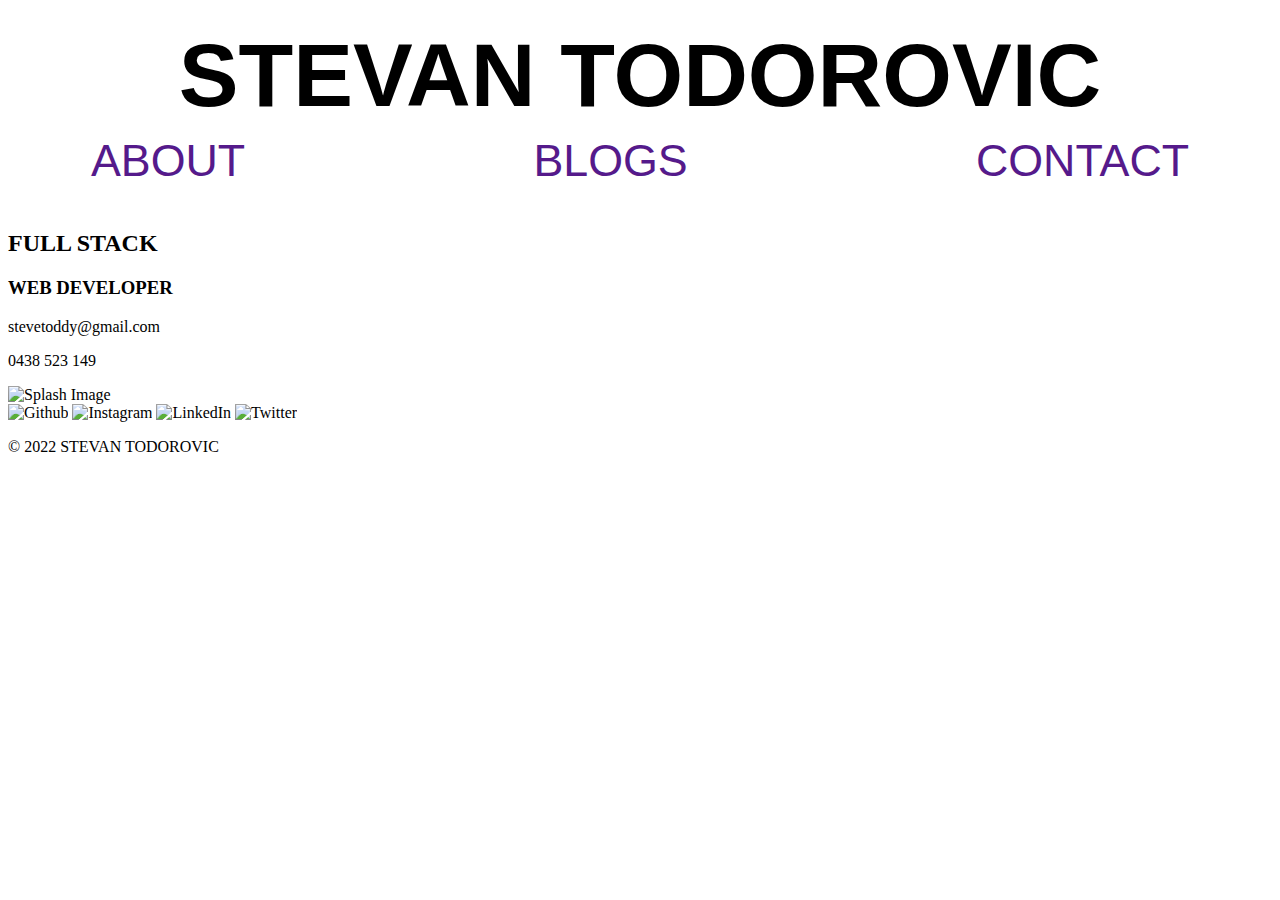
==== index.HTML @ 09e9369b "Initial commit" ====
<!DOCTYPE html>
<html lang="en">
<head>
    <meta charset="UTF-8">
    <meta http-equiv="X-UA-Compatible" content="IE=edge">
    <meta name="viewport" content="width=device-width, initial-scale=1.0">
    <title>Stevan Todorovic</title>
    <link rel="stylesheet" href="style.css">
</head>
<body>
    <!-- HEADER START -->
    <header>
        <h1>STEVAN TODOROVIC</h1>
        <!-- NAV BAR START -->
        <nav>
            <div>
                <a href="">ABOUT</a>
            </div>
            <div>
                <a href="">BLOGS</a>
            </div>
            <div>
                <a href="">CONTACT</a>
            </div>  
        </nav>
    </header>
    <!-- MAIN BODY CONTENT -->
    <main>
        <!-- MAIN INFORMATION -->
        <section>
            <h2>FULL STACK</h2>
            <h3>WEB DEVELOPER</h3>
            <p>stevetoddy@gmail.com</p>
            <p>0438 523 149</p>
        </section>
        <!-- HERO IMAGE -->
        <section id="hero-image">
            <img src="#" alt="Splash Image"/>

        </section>
        <!-- SOCIAL LINKS -->
        <section id="social-links">
            <img src="#" alt="Github" class="social-links">
            <img src="#" alt="Instagram" class="social-links">
            <img src="#" alt="LinkedIn" class="social-links">
            <img src="#" alt="Twitter" class="social-links">
        </section>
    </main>
    <!-- FOOTER START -->
    <footer>
        <p>&copy; 2022 STEVAN TODOROVIC</p>
    </footer> 
</body>
</html>
---- style.css ----
@import url('https://fonts.googleapis.com/css2?family=Poppins:wght@100;300;500&display=swap')

/* GLOBAL */

* {
    box-sizing: border-box;
    margin: 0;
    padding: 0;
}

body {
    display: flex;
    flex-direction: column; 
}

/* HEADER */

header {
    display: flex;
    flex-direction: column;
    align-items: center;
    justify-content: center;
    text-align: center;
    padding: 0.5rem;
    font-size: 3.5vw;
    font-family:  'Poppins', sans-serif;
}

header h1 {
    margin: 0.5rem;
    width: 90%;
}

nav {
    display: flex;
    justify-content: space-between;
    width: 88%;
    margin: 0 1rem 1rem 1rem;
}

nav a {
    text-decoration: none;
    justify-content: space-between;
    
}
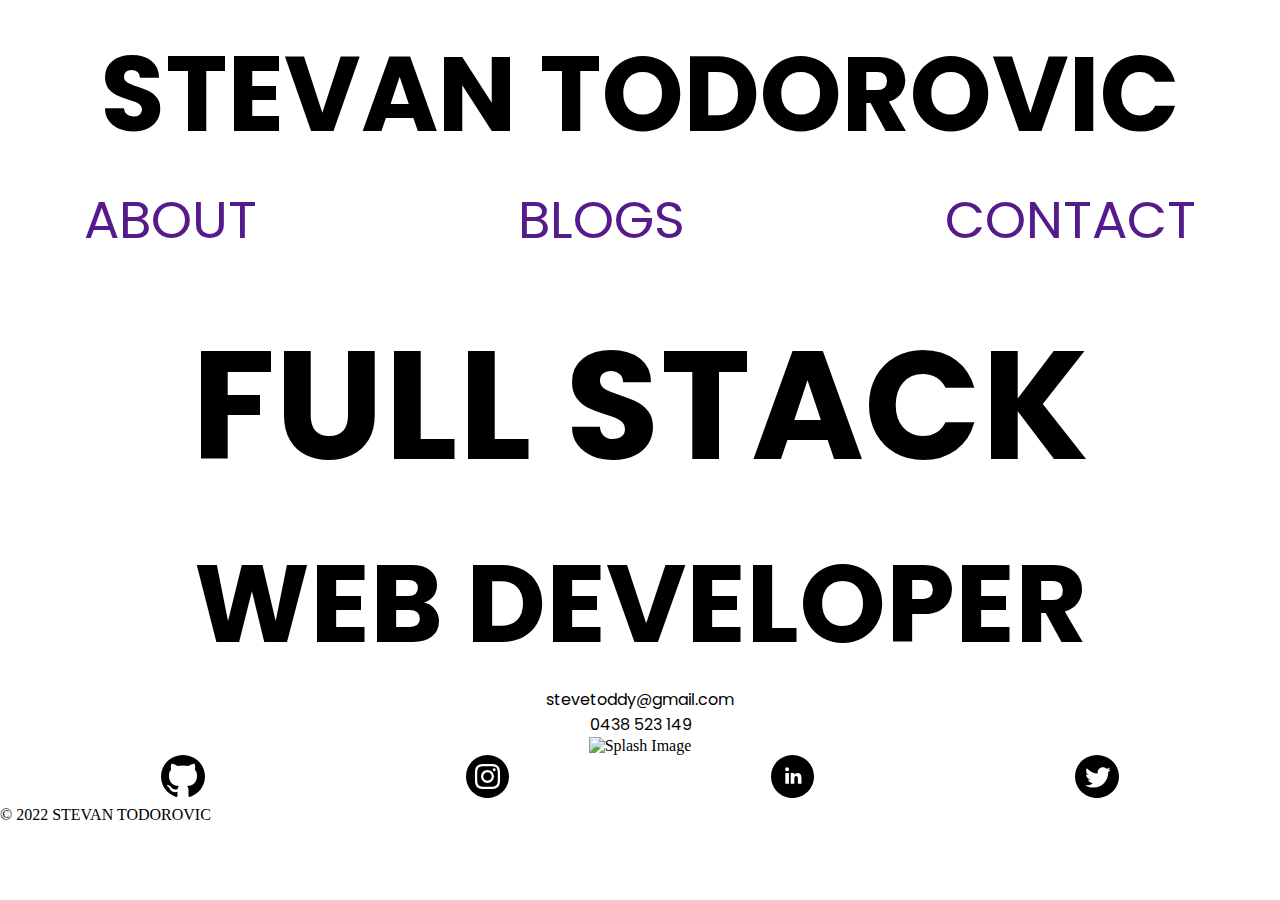
==== commit d96b3e51: "Add social link svg" ====
--- a/index.HTML
+++ b/index.HTML
@@ -27,7 +27,7 @@
     <!-- MAIN BODY CONTENT -->
     <main>
         <!-- MAIN INFORMATION -->
-        <section>
+        <section id="main-info">
             <h2>FULL STACK</h2>
             <h3>WEB DEVELOPER</h3>
             <p>stevetoddy@gmail.com</p>
@@ -40,10 +40,10 @@
         </section>
         <!-- SOCIAL LINKS -->
         <section id="social-links">
-            <img src="#" alt="Github" class="social-links">
-            <img src="#" alt="Instagram" class="social-links">
-            <img src="#" alt="LinkedIn" class="social-links">
-            <img src="#" alt="Twitter" class="social-links">
+            <img src="images/github-icon.svg" alt="Github" class="social-links">
+            <img src="images/instagram-icon.svg" alt="Instagram" class="social-links">
+            <img src="images/linkedin-icon.svg" alt="LinkedIn" class="social-links">
+            <img src="images/twitter-icon.svg" alt="Twitter" class="social-links">
         </section>
     </main>
     <!-- FOOTER START -->
--- a/style.css
+++ b/style.css
@@ -1,4 +1,4 @@
-@import url('https://fonts.googleapis.com/css2?family=Poppins:wght@100;300;500&display=swap')
+@import url('https://fonts.googleapis.com/css2?family=Poppins:wght@100;300;500&display=swap');
 
 /* GLOBAL */
 
@@ -22,7 +22,7 @@
     justify-content: center;
     text-align: center;
     padding: 0.5rem;
-    font-size: 3.5vw;
+    font-size: 4.1vw;
     font-family:  'Poppins', sans-serif;
 }
 
@@ -42,4 +42,45 @@
     text-decoration: none;
     justify-content: space-between;
     
-}+}
+
+/* MAIN INFORMATION */
+
+main {
+    display: flex;
+    flex-direction: column;
+    align-items: center;
+    margin: 0.5rem;
+}
+
+#main-info {
+    display: flex;
+    flex-direction: column;
+    align-items: center;
+    font-family: 'Poppins', sans-serif;
+    width: 100%;
+}
+
+#main-info h2 {
+    width: 75%;
+    text-align: center;
+    font-size: 12vw;
+}
+
+#main-info h3 {
+    width: 75%;
+    text-align: center;
+    font-size: 8.6vw;
+}
+
+/* SOCIAL LINKS */
+
+#social-links {
+    display: flex;
+    justify-content: space-between;
+    width: 77%;
+}
+ #social-links img {
+    width: clamp(2rem, 2.7rem, 4rem);
+    margin: 0 0.5rem;
+ }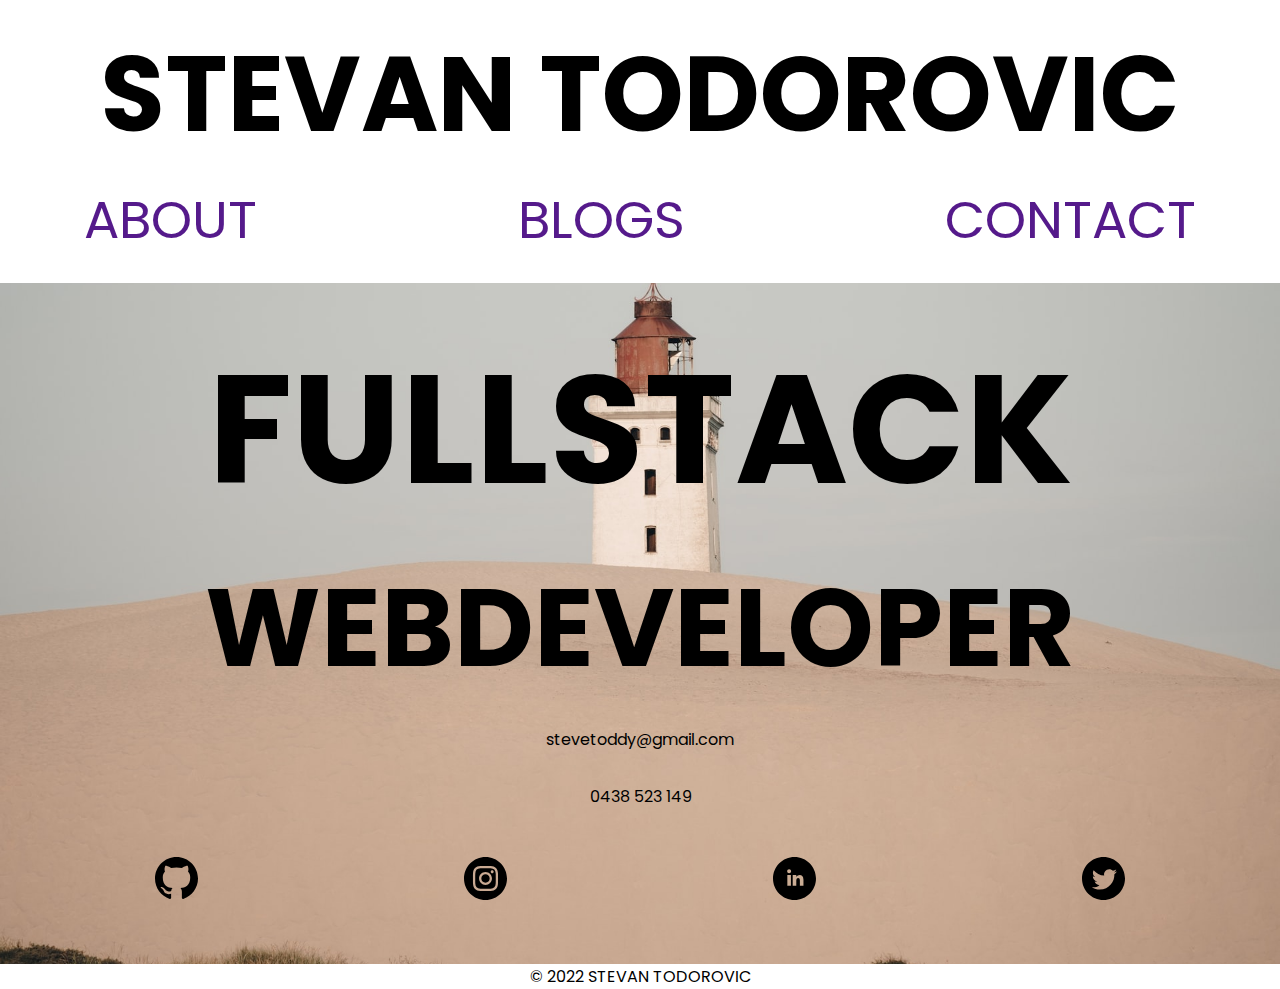
==== commit 586d146c: "Add temp hero images" ====
--- a/index.HTML
+++ b/index.HTML
@@ -27,25 +27,24 @@
     <!-- MAIN BODY CONTENT -->
     <main>
         <!-- MAIN INFORMATION -->
-        <section id="main-info">
-            <h2>FULL STACK</h2>
-            <h3>WEB DEVELOPER</h3>
+        <article id="main-info">
+            <h2>FULLSTACK</h2>
+            <h3>WEBDEVELOPER</h3>
             <p>stevetoddy@gmail.com</p>
             <p>0438 523 149</p>
-        </section>
-        <!-- HERO IMAGE -->
-        <section id="hero-image">
-            <img src="#" alt="Splash Image"/>
-
-        </section>
+        </article>
         <!-- SOCIAL LINKS -->
-        <section id="social-links">
+        <article id="social-links">
             <img src="images/github-icon.svg" alt="Github" class="social-links">
             <img src="images/instagram-icon.svg" alt="Instagram" class="social-links">
             <img src="images/linkedin-icon.svg" alt="LinkedIn" class="social-links">
             <img src="images/twitter-icon.svg" alt="Twitter" class="social-links">
-        </section>
+        </article>
     </main>
+    <!-- HERO IMAGE -->
+    <section id="hero-image">
+    
+    </section>
     <!-- FOOTER START -->
     <footer>
         <p>&copy; 2022 STEVAN TODOROVIC</p>
--- a/style.css
+++ b/style.css
@@ -50,13 +50,16 @@
     display: flex;
     flex-direction: column;
     align-items: center;
-    margin: 0.5rem;
+    background: url(images/hero-malik-skydsgaard-unsplash.jpg) no-repeat center;
+    background-size: cover;
+    padding: 2rem 0;
 }
 
 #main-info {
     display: flex;
     flex-direction: column;
     align-items: center;
+    border-radius: 50%;
     font-family: 'Poppins', sans-serif;
     width: 100%;
 }
@@ -73,14 +76,46 @@
     font-size: 8.6vw;
 }
 
+#main-info p {
+    margin: 1rem 0 ;
+}
+
+/* HERO IMAGE */
+
+/* section {
+    background: url(images/hero-lucas-andrade-unsplash.jpg) no-repeat center;
+    border-radius: 50%;
+    height: 650px;
+    width: 650px;
+    transform: translateX(5vw)translateY(-80vw);
+    z-index: 1;
+} */
+
+/* #hero-img {
+    display: flex;
+    width: 100%;
+    height:auto;
+}
+
+#hero-img img {
+    width: 10%;
+    border-radius: 50%;
+
+} */
 /* SOCIAL LINKS */
 
 #social-links {
     display: flex;
     justify-content: space-between;
     width: 77%;
+    margin: 2rem 0;
 }
  #social-links img {
     width: clamp(2rem, 2.7rem, 4rem);
     margin: 0 0.5rem;
+ }
+
+ footer {
+    text-align: center;
+    font-family: 'Poppins', sans-serif;
  }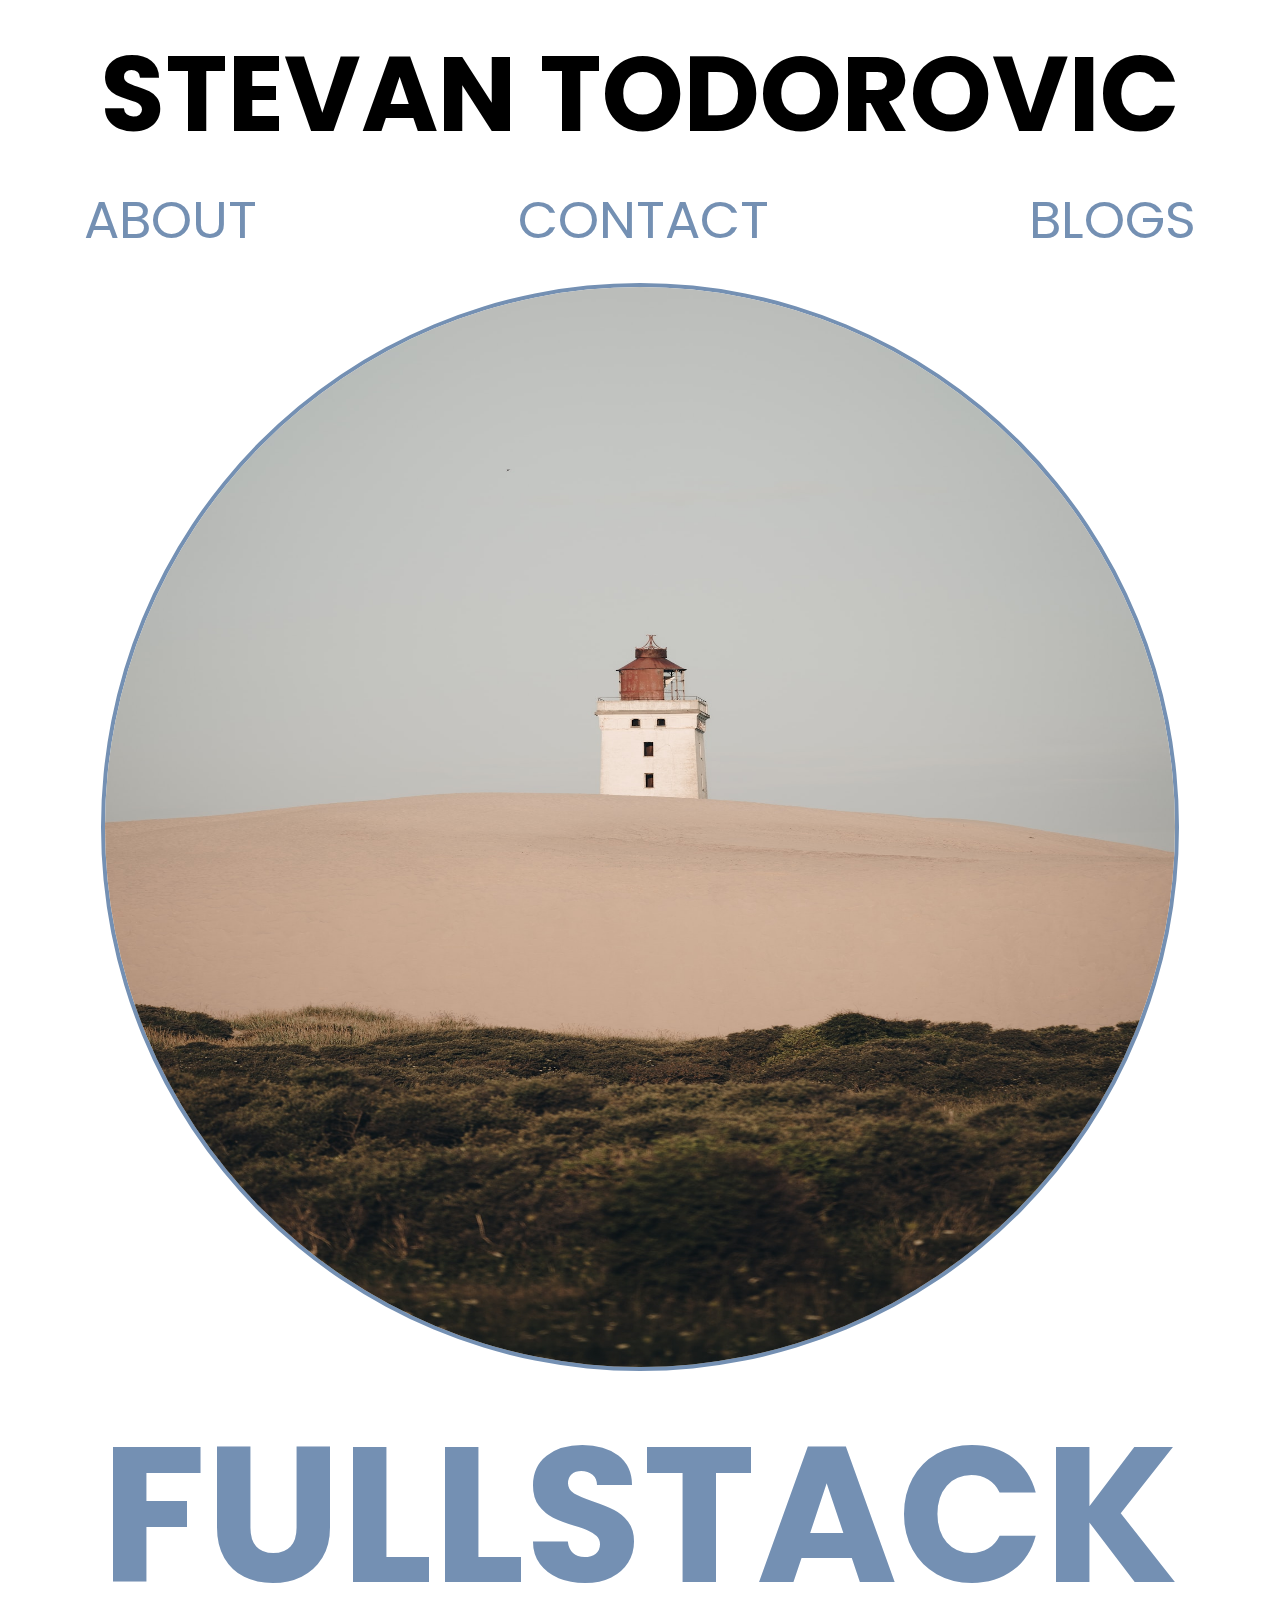
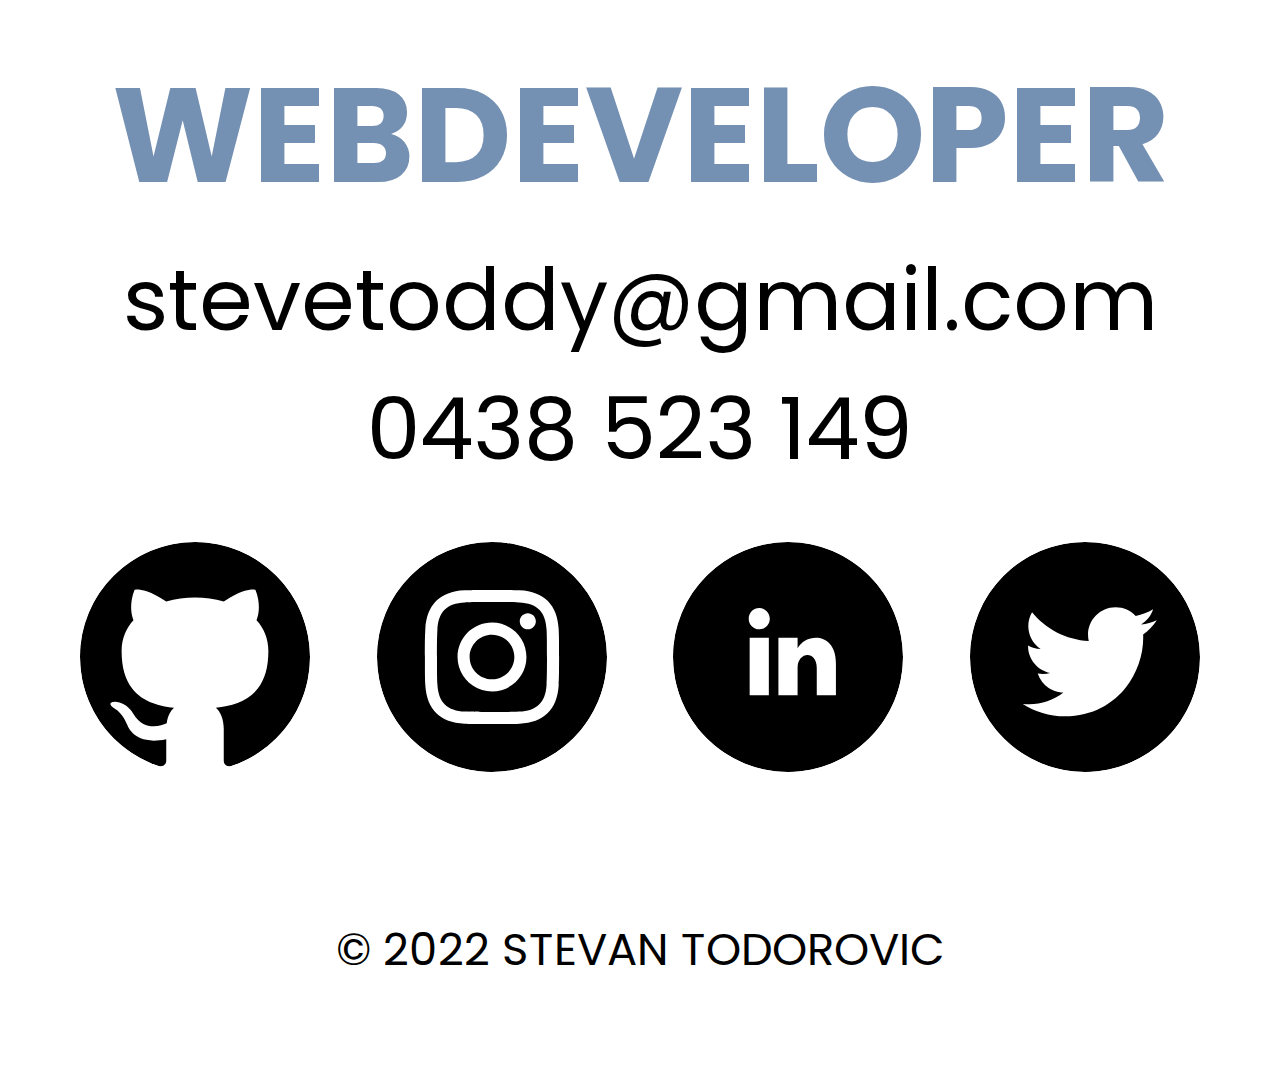
==== commit 77679941: "Complete mobile view for home page" ====
--- a/index.HTML
+++ b/index.HTML
@@ -17,22 +17,25 @@
                 <a href="">ABOUT</a>
             </div>
             <div>
-                <a href="">BLOGS</a>
+                <a href="">CONTACT</a>
             </div>
             <div>
-                <a href="">CONTACT</a>
+                <a href="">BLOGS</a>
             </div>  
         </nav>
     </header>
     <!-- MAIN BODY CONTENT -->
     <main>
         <!-- MAIN INFORMATION -->
+        <div id="home-info">
+        <img id="hero-image" src="images/hero-malik-skydsgaard-unsplash.jpg" alt="Lighthouse Hero Image">
         <article id="main-info">
             <h2>FULLSTACK</h2>
             <h3>WEBDEVELOPER</h3>
-            <p>stevetoddy@gmail.com</p>
-            <p>0438 523 149</p>
+            <p id="home-email">stevetoddy@gmail.com</p>
+            <p id="home-phone">0438 523 149</p> 
         </article>
+        </div>
         <!-- SOCIAL LINKS -->
         <article id="social-links">
             <img src="images/github-icon.svg" alt="Github" class="social-links">
@@ -40,10 +43,7 @@
             <img src="images/linkedin-icon.svg" alt="LinkedIn" class="social-links">
             <img src="images/twitter-icon.svg" alt="Twitter" class="social-links">
         </article>
-    </main>
-    <!-- HERO IMAGE -->
-    <section id="hero-image">
-    
+    </main> 
     </section>
     <!-- FOOTER START -->
     <footer>
--- a/style.css
+++ b/style.css
@@ -41,6 +41,7 @@
 nav a {
     text-decoration: none;
     justify-content: space-between;
+    color: #7490B3;
     
 }
 
@@ -50,9 +51,24 @@
     display: flex;
     flex-direction: column;
     align-items: center;
-    background: url(images/hero-malik-skydsgaard-unsplash.jpg) no-repeat center;
-    background-size: cover;
-    padding: 2rem 0;
+}
+
+#home-info {
+    display: flex;
+    flex-direction: column;
+    align-items: center;
+}
+
+main p {
+    font-size: 6.7vw;
+    text-align: center;
+}
+
+#hero-image {
+    border-radius: 50%;
+    width: 100%;
+    height: 85vw;
+    border: 4px solid #7490B3;
 }
 
 #main-info {
@@ -65,57 +81,106 @@
 }
 
 #main-info h2 {
-    width: 75%;
+    width: 100%;
     text-align: center;
-    font-size: 12vw;
+    font-size: 15vw;
+    color: #7490B3;
+    margin: 0 0 -1.5rem 0;
 }
 
 #main-info h3 {
-    width: 75%;
+    width: 100%;
     text-align: center;
-    font-size: 8.6vw;
+    font-size: 10.5vw;
+    color: #7490B3;
 }
 
-#main-info p {
-    margin: 1rem 0 ;
-}
-
-/* HERO IMAGE */
-
-/* section {
-    background: url(images/hero-lucas-andrade-unsplash.jpg) no-repeat center;
-    border-radius: 50%;
-    height: 650px;
-    width: 650px;
-    transform: translateX(5vw)translateY(-80vw);
-    z-index: 1;
-} */
-
-/* #hero-img {
-    display: flex;
-    width: 100%;
-    height:auto;
-}
-
-#hero-img img {
-    width: 10%;
-    border-radius: 50%;
-
-} */
 /* SOCIAL LINKS */
 
 #social-links {
     display: flex;
     justify-content: space-between;
-    width: 77%;
-    margin: 2rem 0;
+    width: 90%;
+    margin: 2rem;
 }
  #social-links img {
-    width: clamp(2rem, 2.7rem, 4rem);
-    margin: 0 0.5rem;
+    width: 20%;
+    margin: 1rem;
+    border-radius: 50%;
  }
 
+/* FOOTER */
+
  footer {
+    font-family: 'Poppins', sans-serif;
+    font-size: 3.5vw;
     text-align: center;
-    font-family: 'Poppins', sans-serif;
+    margin: 6rem 0;
+ }
+
+ @media screen and (min-width: 650px) and (max-width: 1000px) {
+    /* MAIN INFORMATION */
+
+    main {
+        display: flex;
+    }
+
+
+
+    #home-info {
+        display: flex;
+        flex-direction: row-reverse;
+        width: 100%;
+    }
+
+    #hero-image {
+        border-radius: 50%;
+        width: 30%;
+        height: 40vw;
+        border: 4px solid #7490B3;
+        flex: 1;
+        margin:2.5rem;
+    }
+
+    #main-info {
+        display: flex;
+        flex-wrap: wrap;
+        flex-direction: column;
+        font-family: 'Poppins', sans-serif;
+        width: 100%;
+        flex: 1.5;
+    }
+
+    #main-info h2 {
+        width: 100%;
+        text-align: center;
+        font-size: 5vw;
+        color: #7490B3;
+        margin: 0 0 -1.5rem 0;
+    }
+
+    #main-info h3 {
+        width: 100%;
+        text-align: center;
+        font-size: 5vw;
+        color: #7490B3;
+    }
+
+    #main-info p {
+        font-size: 2vw;
+    }
+
+    /* SOCIAL LINKS */
+
+    #social-links {
+        display: flex;
+        justify-content: space-between;
+        width: 90%;
+        margin: 2rem;
+    }
+    #social-links img {
+        width: 20%;
+        margin: 1rem;
+        border-radius: 50%;
+    }
  }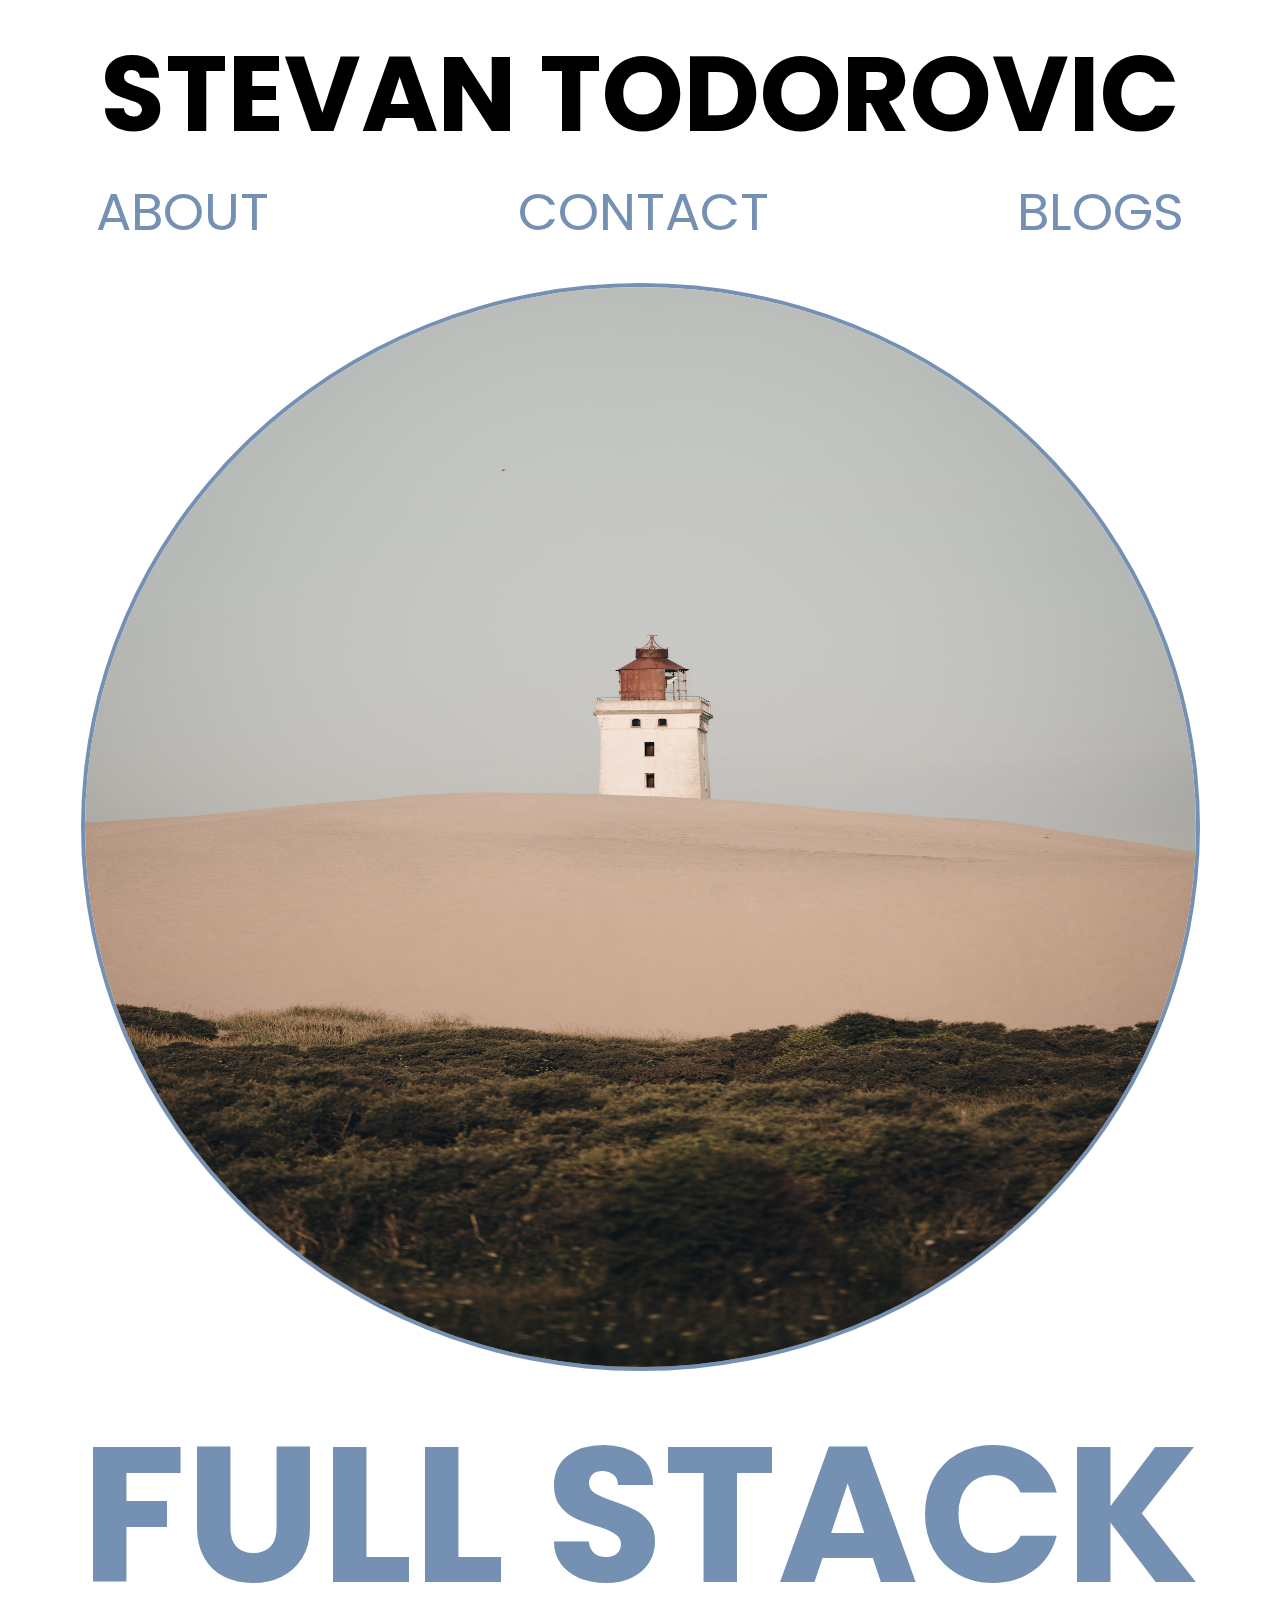
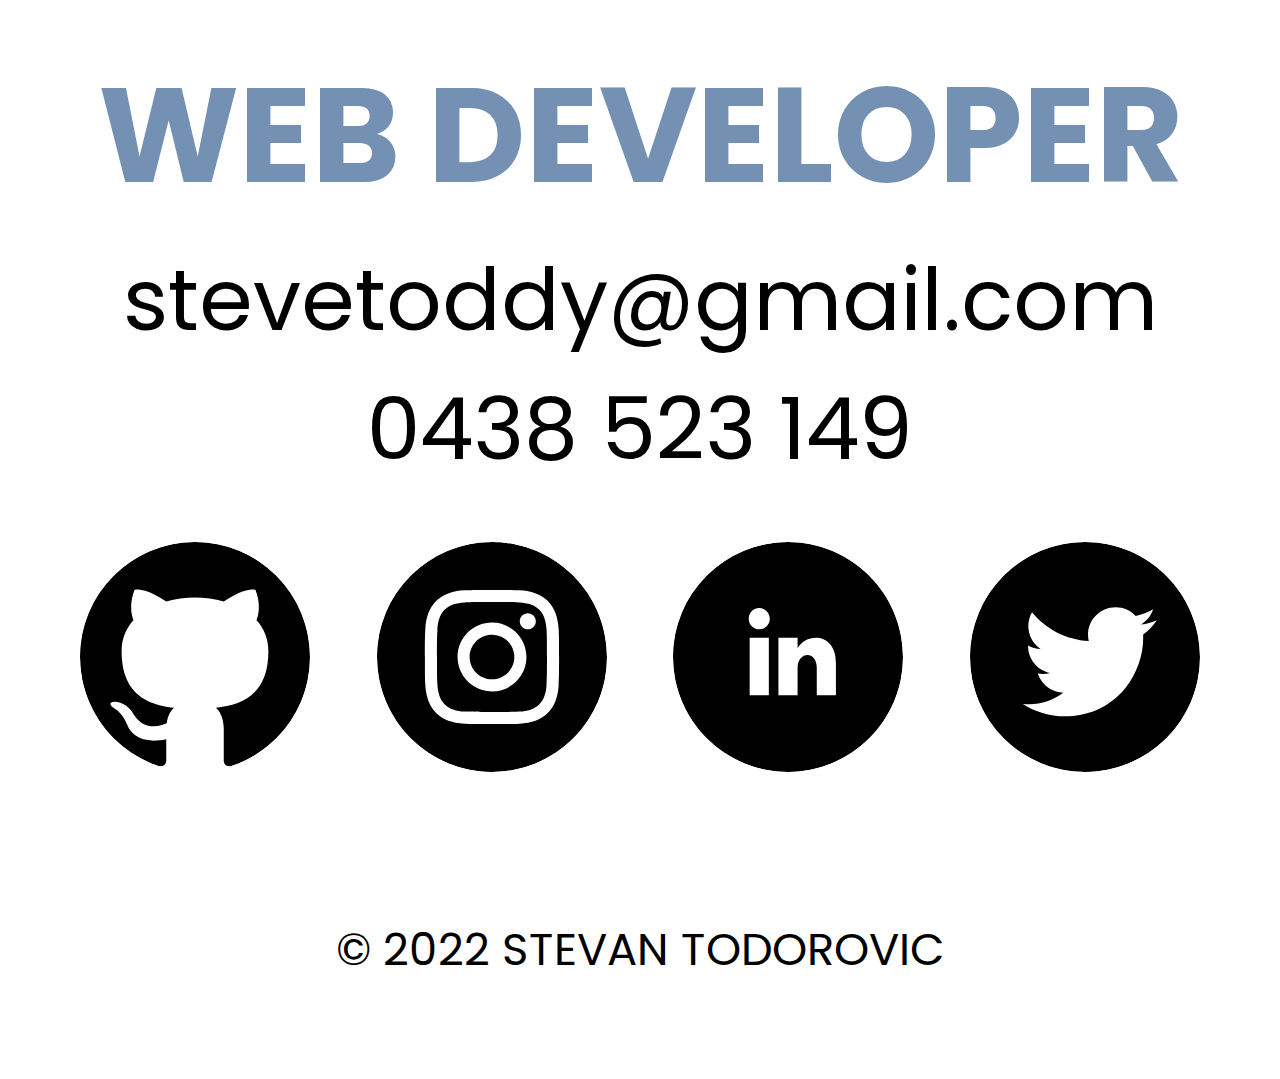
==== commit ad199499: "Complete tablet view home page" ====
--- a/index.HTML
+++ b/index.HTML
@@ -30,8 +30,8 @@
         <div id="home-info">
         <img id="hero-image" src="images/hero-malik-skydsgaard-unsplash.jpg" alt="Lighthouse Hero Image">
         <article id="main-info">
-            <h2>FULLSTACK</h2>
-            <h3>WEBDEVELOPER</h3>
+            <h2>FULL STACK</h2>
+            <h3>WEB DEVELOPER</h3>
             <p id="home-email">stevetoddy@gmail.com</p>
             <p id="home-phone">0438 523 149</p> 
         </article>
--- a/style.css
+++ b/style.css
@@ -21,28 +21,26 @@
     align-items: center;
     justify-content: center;
     text-align: center;
-    padding: 0.5rem;
     font-size: 4.1vw;
     font-family:  'Poppins', sans-serif;
 }
 
 header h1 {
-    margin: 0.5rem;
-    width: 90%;
+    margin: 1rem 0 0;
+    width: 85.5%;
 }
 
 nav {
     display: flex;
     justify-content: space-between;
-    width: 88%;
-    margin: 0 1rem 1rem 1rem;
+    width: 85%;
+    margin: 0 1rem 2rem 1rem;
 }
 
 nav a {
     text-decoration: none;
     justify-content: space-between;
-    color: #7490B3;
-    
+    color: #7490B3;  
 }
 
 /* MAIN INFORMATION */
@@ -118,14 +116,24 @@
     margin: 6rem 0;
  }
 
- @media screen and (min-width: 650px) and (max-width: 1000px) {
+ @media screen and (min-width: 700px) and (max-width: 1200px) {
+   
+   /* HEADER */
+
+    nav {
+        width: 86%;
+        font-size: 1.5rem;
+        padding: 0 0.5rem;
+    }
+
     /* MAIN INFORMATION */
 
     main {
         display: flex;
+        width: 100%;
+        padding: 0 2rem;
+        margin: 3rem 0 0 0;
     }
-
-
 
     #home-info {
         display: flex;
@@ -134,12 +142,9 @@
     }
 
     #hero-image {
-        border-radius: 50%;
-        width: 30%;
-        height: 40vw;
-        border: 4px solid #7490B3;
+        height: 30vw;
         flex: 1;
-        margin:2.5rem;
+        margin: 0 1rem 0 4rem;
     }
 
     #main-info {
@@ -148,39 +153,47 @@
         flex-direction: column;
         font-family: 'Poppins', sans-serif;
         width: 100%;
-        flex: 1.5;
+        flex: 2;
     }
 
     #main-info h2 {
         width: 100%;
-        text-align: center;
-        font-size: 5vw;
-        color: #7490B3;
-        margin: 0 0 -1.5rem 0;
+        font-size: 8vw;
+        margin: -1rem 0 0 0;
     }
 
     #main-info h3 {
         width: 100%;
         text-align: center;
-        font-size: 5vw;
-        color: #7490B3;
+        font-size: 5.7vw;
+        margin: -2rem 0 0 0;
     }
 
     #main-info p {
-        font-size: 2vw;
+        font-size: 2.5vw;
+    }
+
+    #main-info p:nth-of-type(1) {
+        margin: 2rem 0 0;
     }
 
     /* SOCIAL LINKS */
 
     #social-links {
         display: flex;
-        justify-content: space-between;
+        justify-content: center;
         width: 90%;
-        margin: 2rem;
+        margin: 5rem 0 0 0;
     }
     #social-links img {
-        width: 20%;
-        margin: 1rem;
-        border-radius: 50%;
+        width: 8%;
+        margin: 2rem 2rem 0;
     }
- }+
+    /* FOOTER */
+
+    footer {
+        font-size: 1.5vw;
+        margin: 4rem 0 0 0
+    }
+}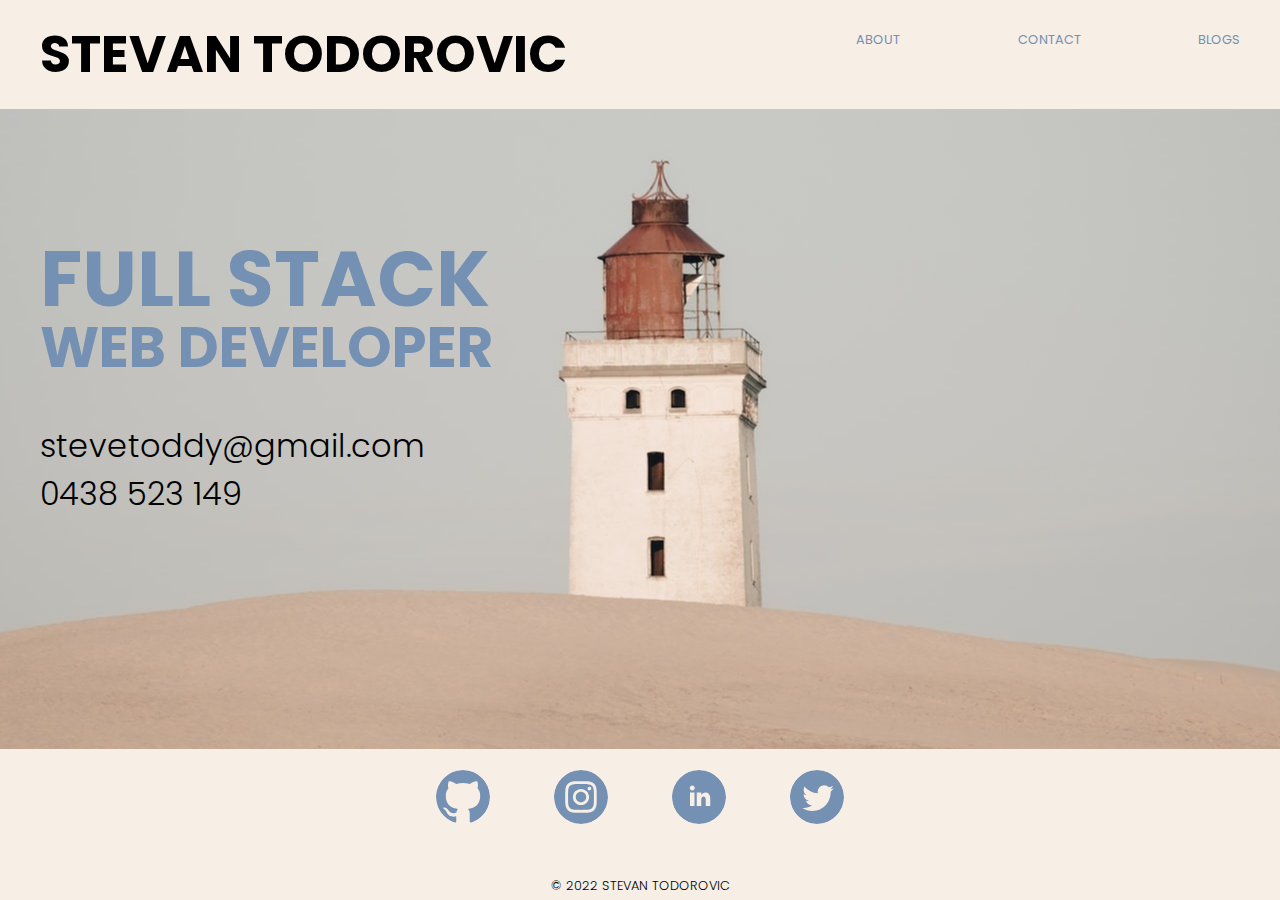
==== commit 50b2ee42: "End of day commit" ====
--- a/index.HTML
+++ b/index.HTML
@@ -28,7 +28,7 @@
     <main>
         <!-- MAIN INFORMATION -->
         <div id="home-info">
-        <img id="hero-image" src="images/hero-malik-skydsgaard-unsplash.jpg" alt="Lighthouse Hero Image">
+        <img id="hero-image" src="images/hero-malik-skydsgaard-unsplash-square.jpg" alt="Lighthouse Hero Image">
         <article id="main-info">
             <h2>FULL STACK</h2>
             <h3>WEB DEVELOPER</h3>
--- a/style.css
+++ b/style.css
@@ -10,10 +10,11 @@
 
 body {
     display: flex;
-    flex-direction: column; 
-}
-
-/* HEADER */
+    flex-direction: column;
+    background-color: rgb(247, 238, 230);
+}
+
+/* HEADER - MOBILE */
 
 header {
     display: flex;
@@ -43,7 +44,7 @@
     color: #7490B3;  
 }
 
-/* MAIN INFORMATION */
+/* MAIN INFORMATION - MOBILE */
 
 main {
     display: flex;
@@ -55,17 +56,13 @@
     display: flex;
     flex-direction: column;
     align-items: center;
-}
-
-main p {
-    font-size: 6.7vw;
-    text-align: center;
+    width: 90%;
 }
 
 #hero-image {
     border-radius: 50%;
     width: 100%;
-    height: 85vw;
+    height: 80vw;
     border: 4px solid #7490B3;
 }
 
@@ -93,7 +90,13 @@
     color: #7490B3;
 }
 
-/* SOCIAL LINKS */
+main p {
+    font-size: 5vw;
+    text-align: center;
+    font-weight: 300;
+}
+
+/* SOCIAL LINKS - MOBILE */
 
 #social-links {
     display: flex;
@@ -107,18 +110,21 @@
     border-radius: 50%;
  }
 
-/* FOOTER */
+/* FOOTER - MOBILE */
 
  footer {
     font-family: 'Poppins', sans-serif;
     font-size: 3.5vw;
     text-align: center;
-    margin: 6rem 0;
+    margin: auto 0 0;
+    font-weight: 300;
  }
+
+/* TABLET VIEW */
 
  @media screen and (min-width: 700px) and (max-width: 1200px) {
    
-   /* HEADER */
+   /* HEADER - TABLET */
 
     nav {
         width: 86%;
@@ -126,7 +132,7 @@
         padding: 0 0.5rem;
     }
 
-    /* MAIN INFORMATION */
+    /* MAIN INFORMATION - TABLET */
 
     main {
         display: flex;
@@ -138,19 +144,20 @@
     #home-info {
         display: flex;
         flex-direction: row-reverse;
-        width: 100%;
+        width: 90%;
     }
 
     #hero-image {
-        height: 30vw;
+        width: 100%;
+        height: auto;
         flex: 1;
-        margin: 0 1rem 0 4rem;
+        margin: 0 0 0 4rem;
     }
 
     #main-info {
         display: flex;
-        flex-wrap: wrap;
         flex-direction: column;
+        align-items: flex-start;
         font-family: 'Poppins', sans-serif;
         width: 100%;
         flex: 2;
@@ -158,13 +165,15 @@
 
     #main-info h2 {
         width: 100%;
+        text-align: left;  
         font-size: 8vw;
         margin: -1rem 0 0 0;
+   
     }
 
     #main-info h3 {
         width: 100%;
-        text-align: center;
+        text-align: left;
         font-size: 5.7vw;
         margin: -2rem 0 0 0;
     }
@@ -177,7 +186,7 @@
         margin: 2rem 0 0;
     }
 
-    /* SOCIAL LINKS */
+    /* SOCIAL LINKS - TABLET */
 
     #social-links {
         display: flex;
@@ -190,10 +199,225 @@
         margin: 2rem 2rem 0;
     }
 
-    /* FOOTER */
+    /* FOOTER - TABLET */
 
     footer {
         font-size: 1.5vw;
-        margin: 4rem 0 0 0
+        margin: 10vw 0 0 0;
+    }
+}
+
+/* DESKTOP VIEW */
+
+@media screen and (min-width: 1200px) and (max-width: 1950px) {
+
+    /* HEADER - DESKTOP */
+
+    header {
+        display: flex;
+        flex-direction: row;
+        padding: 1rem 2.5rem;
+    }
+
+    header h1 {
+        font-size: 4vw;
+        flex: 2;
+        text-align: left;
+        width: 100%;
+        margin: 0 3rem 0 0;
+    }
+
+    nav {
+        display: flex;
+        flex: 1;
+        font-size: 1vw;
+        margin: 0;
+        transform: translateY(-15px);
+    }
+
+    /* MAIN INFORMATION - DESKTOP */
+
+    main {
+        display: flex;
+        width: 100%;
+        height: 50vw;
+        padding: 0 2.5rem;
+        background: url(images/hero-malik-skydsgaard-unsplash\ -wide.jpg) no-repeat center;
+    }
+
+    #home-info {
+        display: flex;
+        justify-content: flex-start;
+        width: 100%;
+        margin: 10% 0 0 0;
+    }
+
+    #hero-image {
+        visibility: hidden;
+        width: 0%;
+        height: 0%;
+    }
+
+    #main-info {
+        display: flex;
+        flex-direction: column;
+        font-family: 'Poppins', sans-serif;
+        width: 100%;
+        align-items: flex-start;
+    }
+
+    #main-info h2 {
+        width: 100%;
+        font-size: 6vw;
+        margin: -1rem 0 0 0;
+        text-align: left;
+    }
+
+    #main-info h3 {
+        width: 100%;
+        font-size: 4.4vw;
+        margin: -2rem 0 0 0;
+        text-align: left;
+    }
+
+    #main-info p {
+        font-size: 2.5vw;
+    }
+
+    #main-info p:nth-of-type(1) {
+        margin: 2rem 0 0;
+    }
+
+    /* SOCIAL LINKS - DESKTOP */
+
+    #social-links {
+        display: flex;
+        justify-content: center;
+        align-items: center;
+        width: 90%;
+        margin: 16vw 0 0 0;
+    }
+    #social-links img {
+        width: 5%;
+        margin: 3.7vw 2.5vw 0;
+        
+    }
+
+    /* FOOTER - DESKTOP */
+
+    footer {
+        font-size: 1vw;
+        margin: 10vw 0 0 0;
+    }
+}    
+
+/* LARGE FIXED VIEW */
+
+@media screen and (min-width: 1950px) {
+     
+    /* BODY - LARGE FIXED */
+
+    body {
+        max-width: 1900px;
+        margin: 0 auto;
+    }
+
+    /* HEADER - LARGE FIXED */
+
+     header {
+        flex-direction: row;
+        padding: 1rem 0;
+    }
+
+    header h1 {
+        font-size: max(80px);
+        flex: 2;
+        text-align: left;
+        width: 100%;
+        margin: 0 3rem 0 0;
+    }
+
+    nav {
+        display: flex;
+        flex: 1;
+        font-size: max(20px);
+        margin: 0;
+        transform: translateY(-15px);
+    }
+
+    /* MAIN INFORMATION - LARGE FIXED */
+
+    main {
+        display: flex;
+        width: 100%;
+        height: 1000px;
+        padding: 0 50px;
+        background: url(images/hero-malik-skydsgaard-unsplash\ -wide.jpg) no-repeat center;
+    }
+
+    #home-info {
+        display: flex;
+        justify-content: flex-start;
+        width: 100%;
+        margin: 160px 0 0 0;
+    }
+
+    #hero-image {
+        visibility: hidden;
+        width: 0%;
+        height: 0%;
+    }
+
+    #main-info {
+        display: flex;
+        flex-direction: column;
+        font-family: 'Poppins', sans-serif;
+        width: 100%;
+        align-items: flex-start;
+    }
+
+    #main-info h2 {
+        width: 100%;
+        font-size: 120px;
+        margin: 70px 0 0 0;
+        text-align: left;
+    }
+
+    #main-info h3 {
+        width: 100%;
+        font-size: 88px;
+        margin: -50px 0 0 0;
+        text-align: left;
+
+    }
+
+    #main-info p {
+        font-size: 35px;  
+    }
+
+    #main-info p:nth-of-type(1) {
+        margin: 2rem 0 0;
+    }
+
+    /* SOCIAL LINKS - LARGE FIXED */
+
+    #social-links {
+        display: flex;
+        justify-content: center;
+        width: 90%;
+        margin: 300px 0 100px 0;
+
+    }
+    #social-links img {
+        width: 5%;
+        margin: 70px 50px 0;
+    }
+
+    /* FOOTER - LARGE FIXED */
+
+    footer {
+        font-size: 20px;
+        margin-bottom: 0;
+        margin-top: 200px;
     }
 }